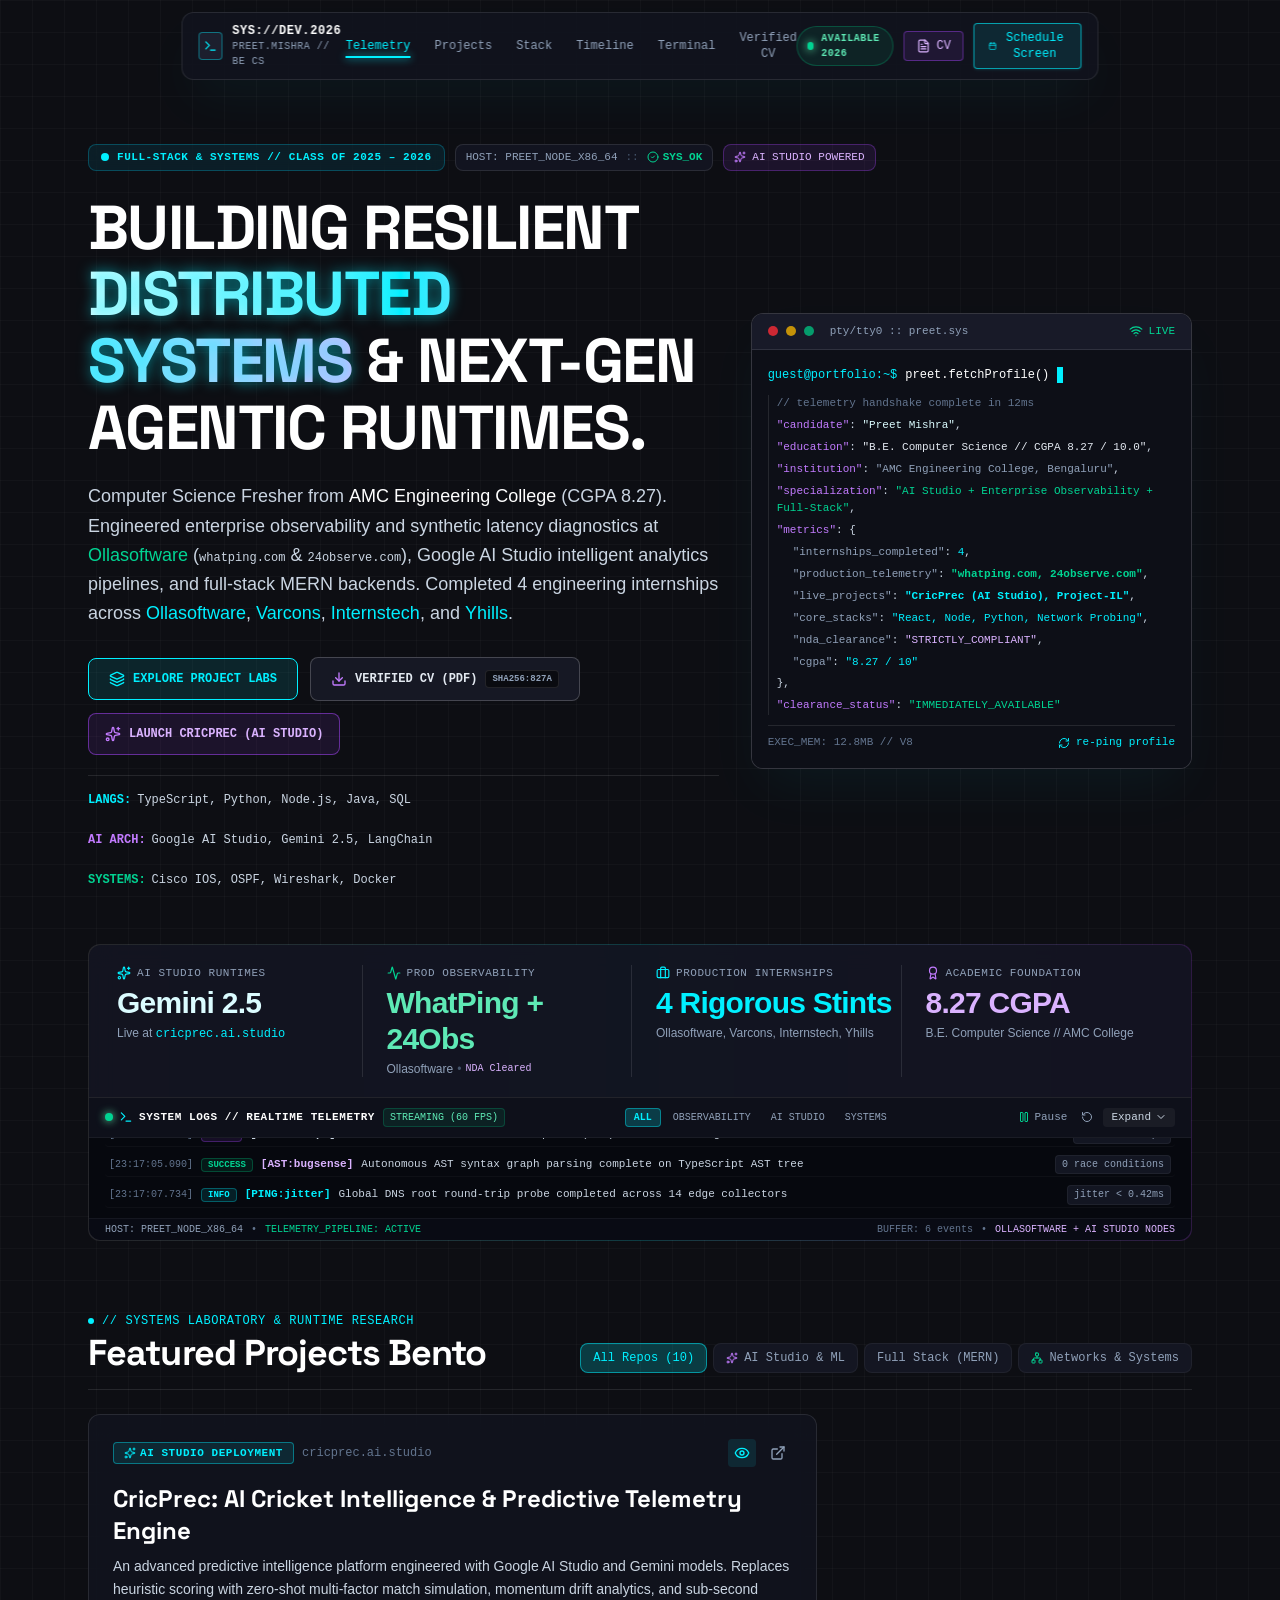
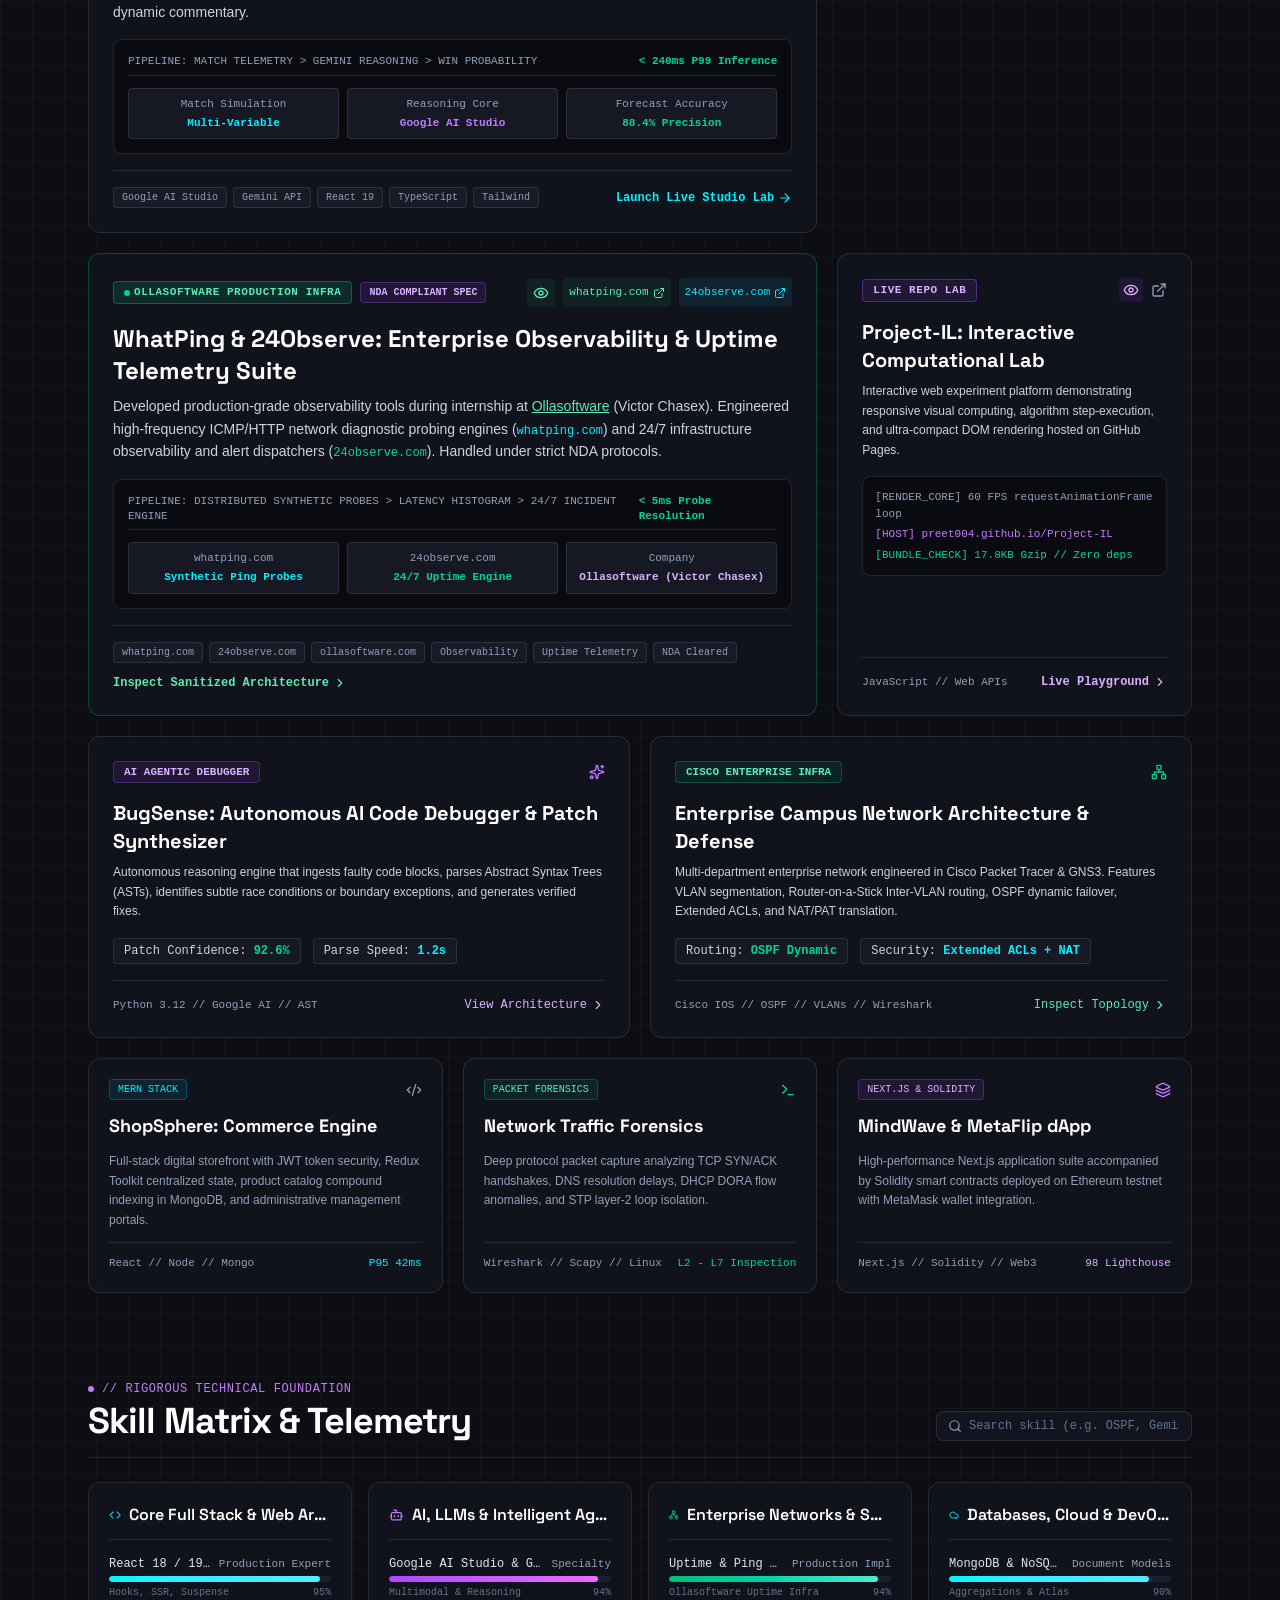
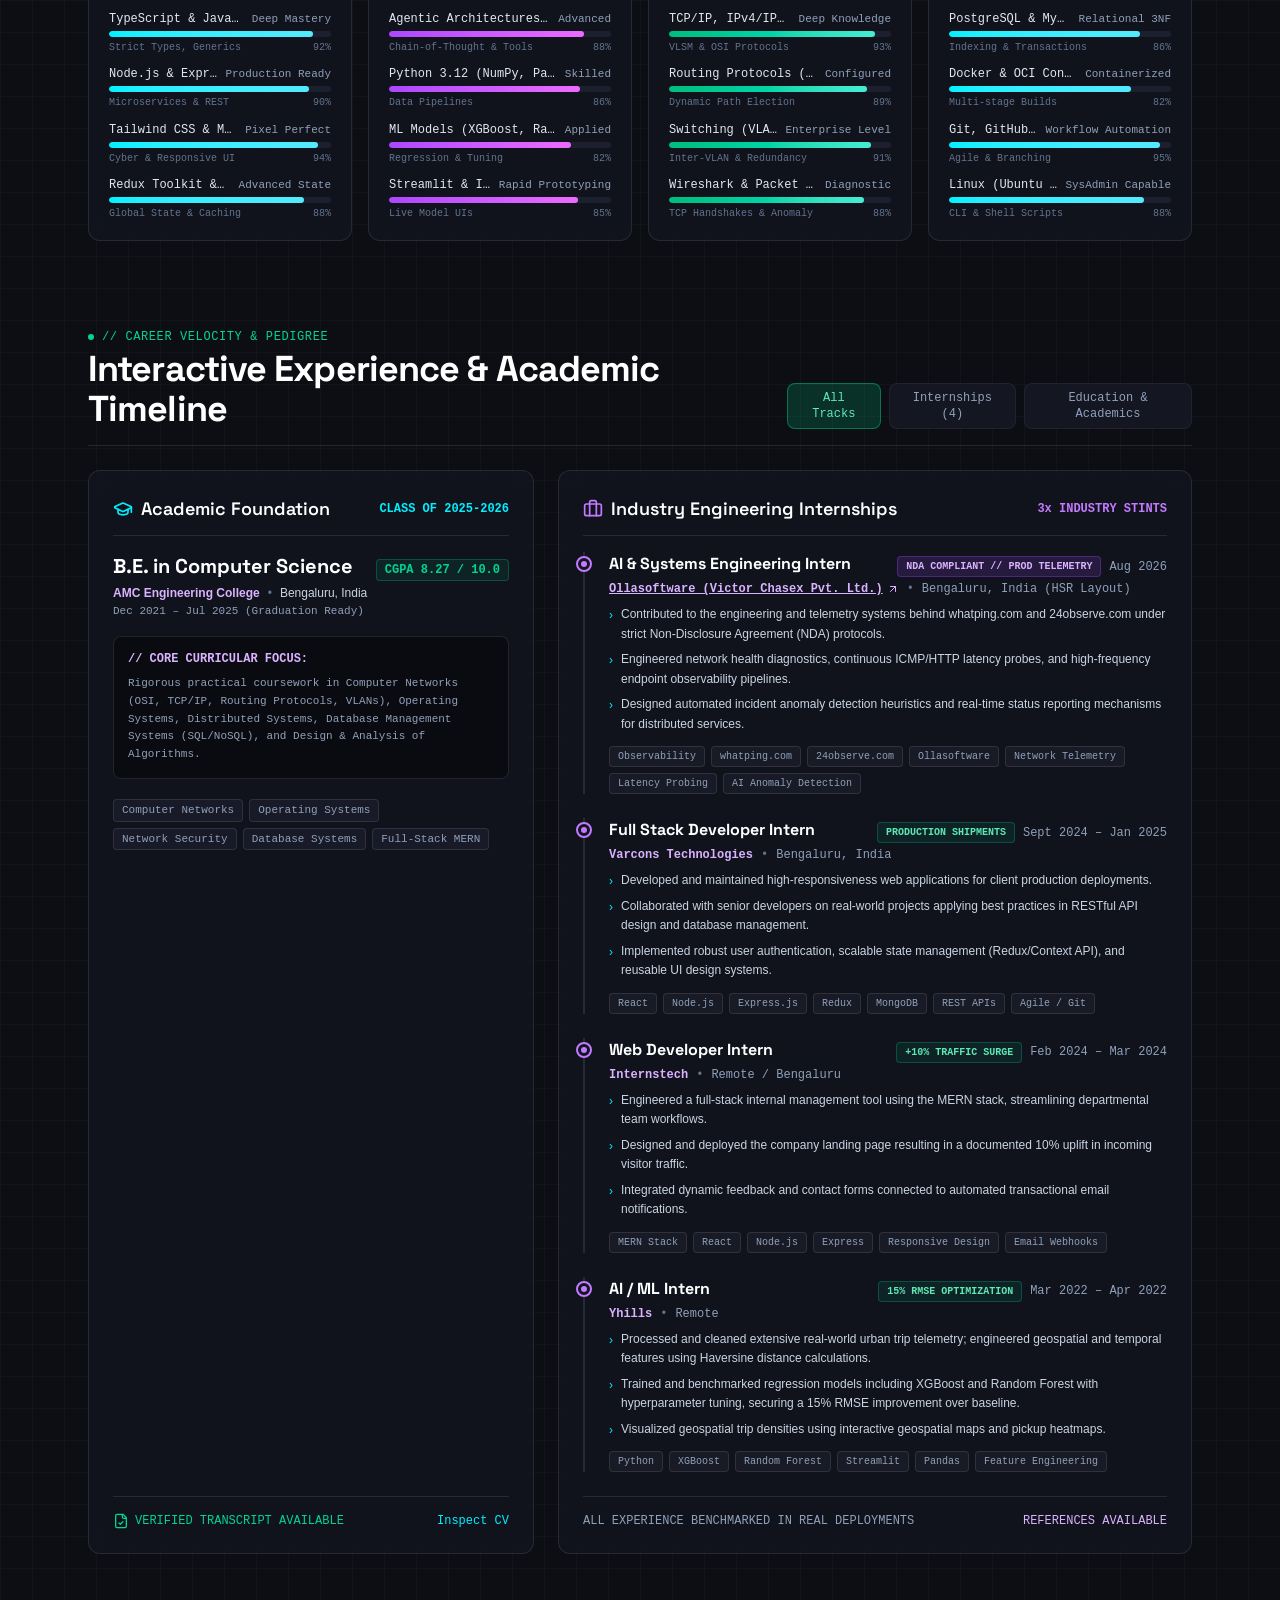
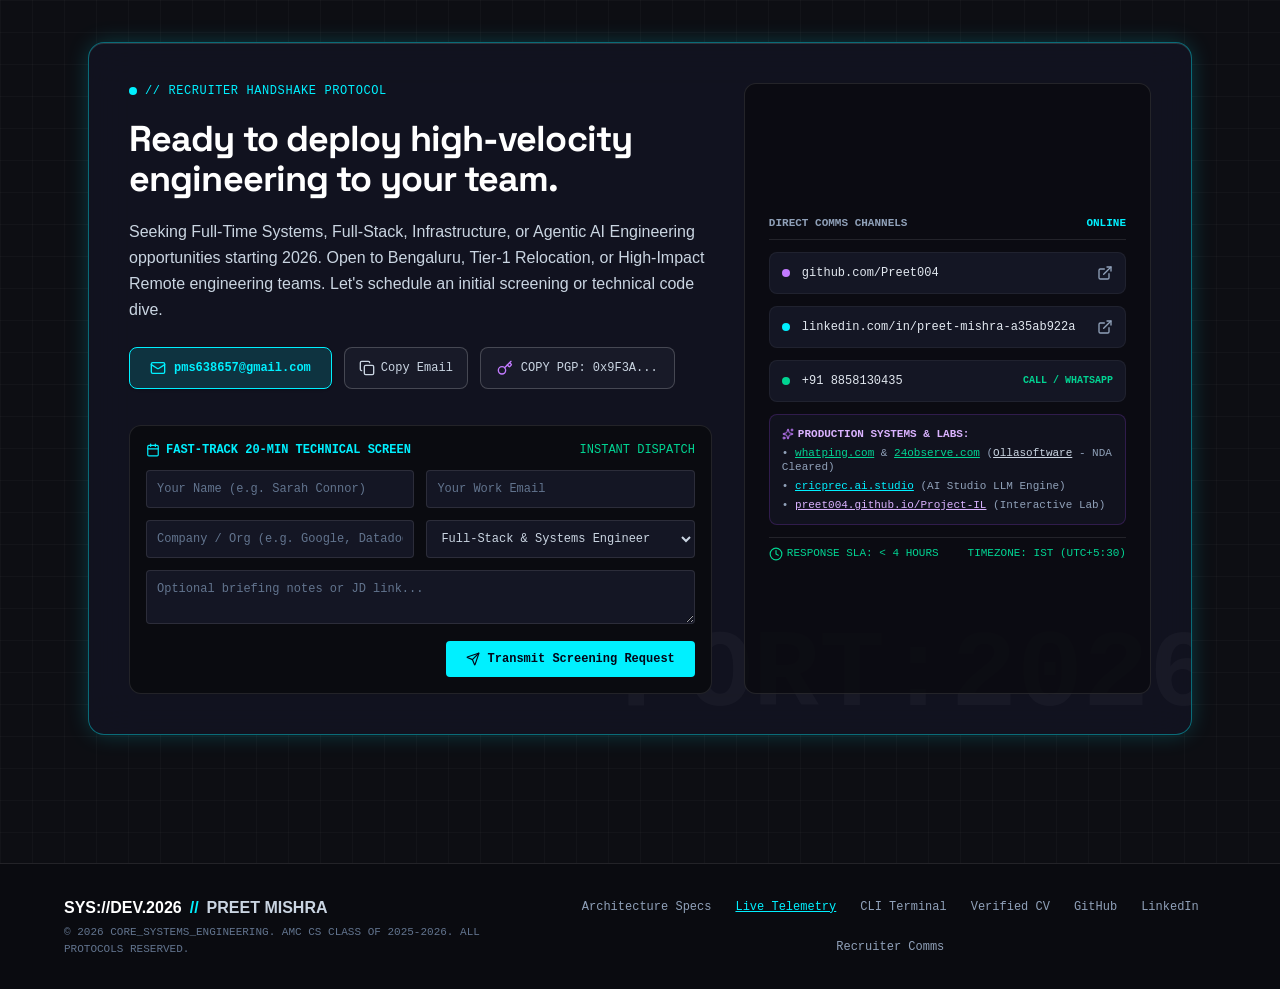
==== docs/index.html @ c8ca9b87 "build: configure relative base path for deployment Set base to './' in vite.config.ts to ensure prop" ====
<!doctype html>
<html lang="en" class="dark">
  <head>
    <meta charset="UTF-8" />
    <meta name="viewport" content="width=device-width, initial-scale=1.0" />
    <title>Preet Mishra // Systems, Full-Stack & AI Engineer (2026)</title>
    <meta name="description" content="Futuristic 2026 Tech Fresher Portfolio of Preet Mishra. Distributed systems, modern full stack, AI/ML models, and network engineering." />
    <meta property="og:title" content="Preet Mishra // Systems, Full-Stack & AI Engineer (2026)" />
    <meta property="og:description" content="Futuristic 2026 Tech Fresher Portfolio featuring live telemetry, interactive project bento, CLI terminal, and recruiter handshake protocol." />
    <meta property="og:type" content="website" />
    <meta name="twitter:card" content="summary_large_image" />
    <link rel="preconnect" href="https://fonts.googleapis.com" />
    <link rel="preconnect" href="https://fonts.gstatic.com" crossorigin />
    <link href="https://fonts.googleapis.com/css2?family=Geist:wght@300;400;500;600;700&family=JetBrains+Mono:ital,wght@0,300;0,400;0,500;0,600;0,700;1,400&family=Space+Grotesk:wght@400;500;600;700&display=swap" rel="stylesheet" />
    <script type="module" crossorigin src="./assets/index-CWJFYRUd.js"></script>
    <link rel="stylesheet" crossorigin href="./assets/index-DidD2DHJ.css">
  </head>
  <body class="bg-[#0a0b10] text-[#e3e1e9] font-sans antialiased min-h-screen selection:bg-[#00f0ff]/30 selection:text-[#dbfcff]">
    <div id="root"></div>
  </body>
</html>
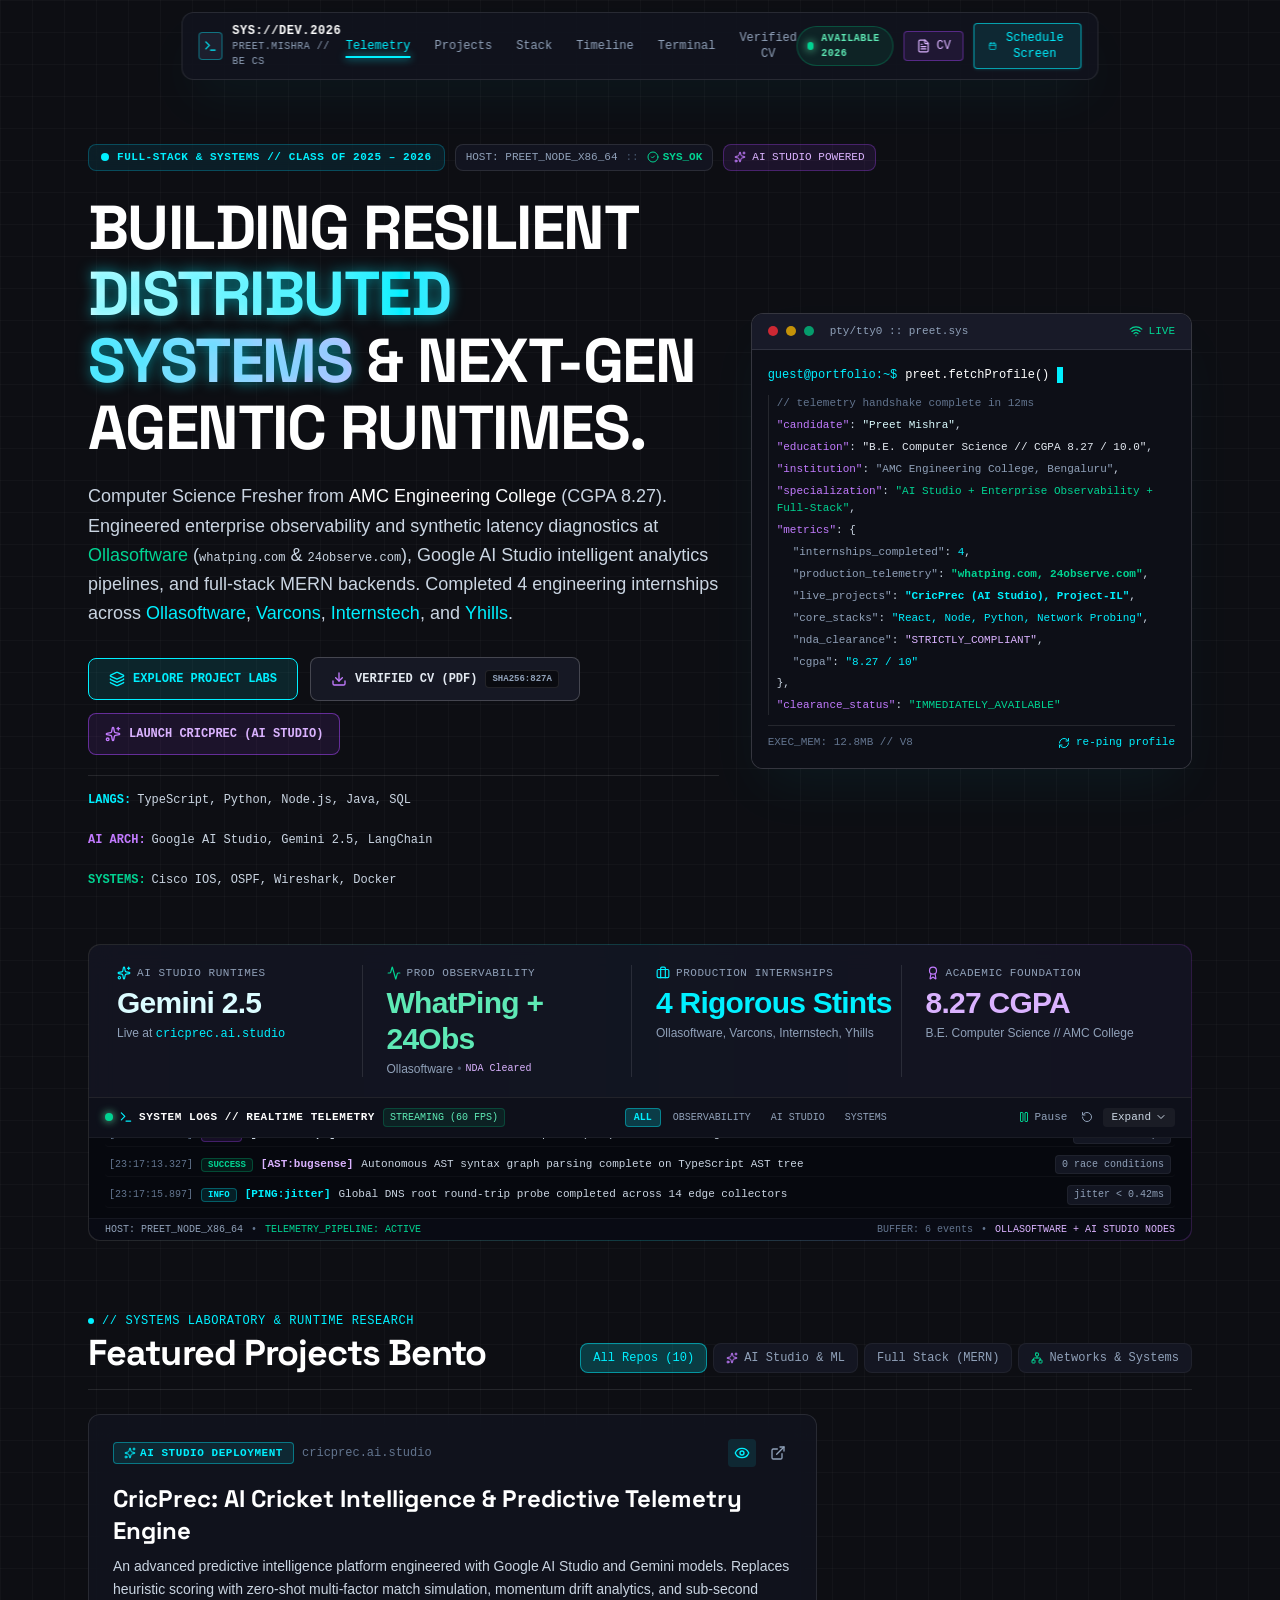
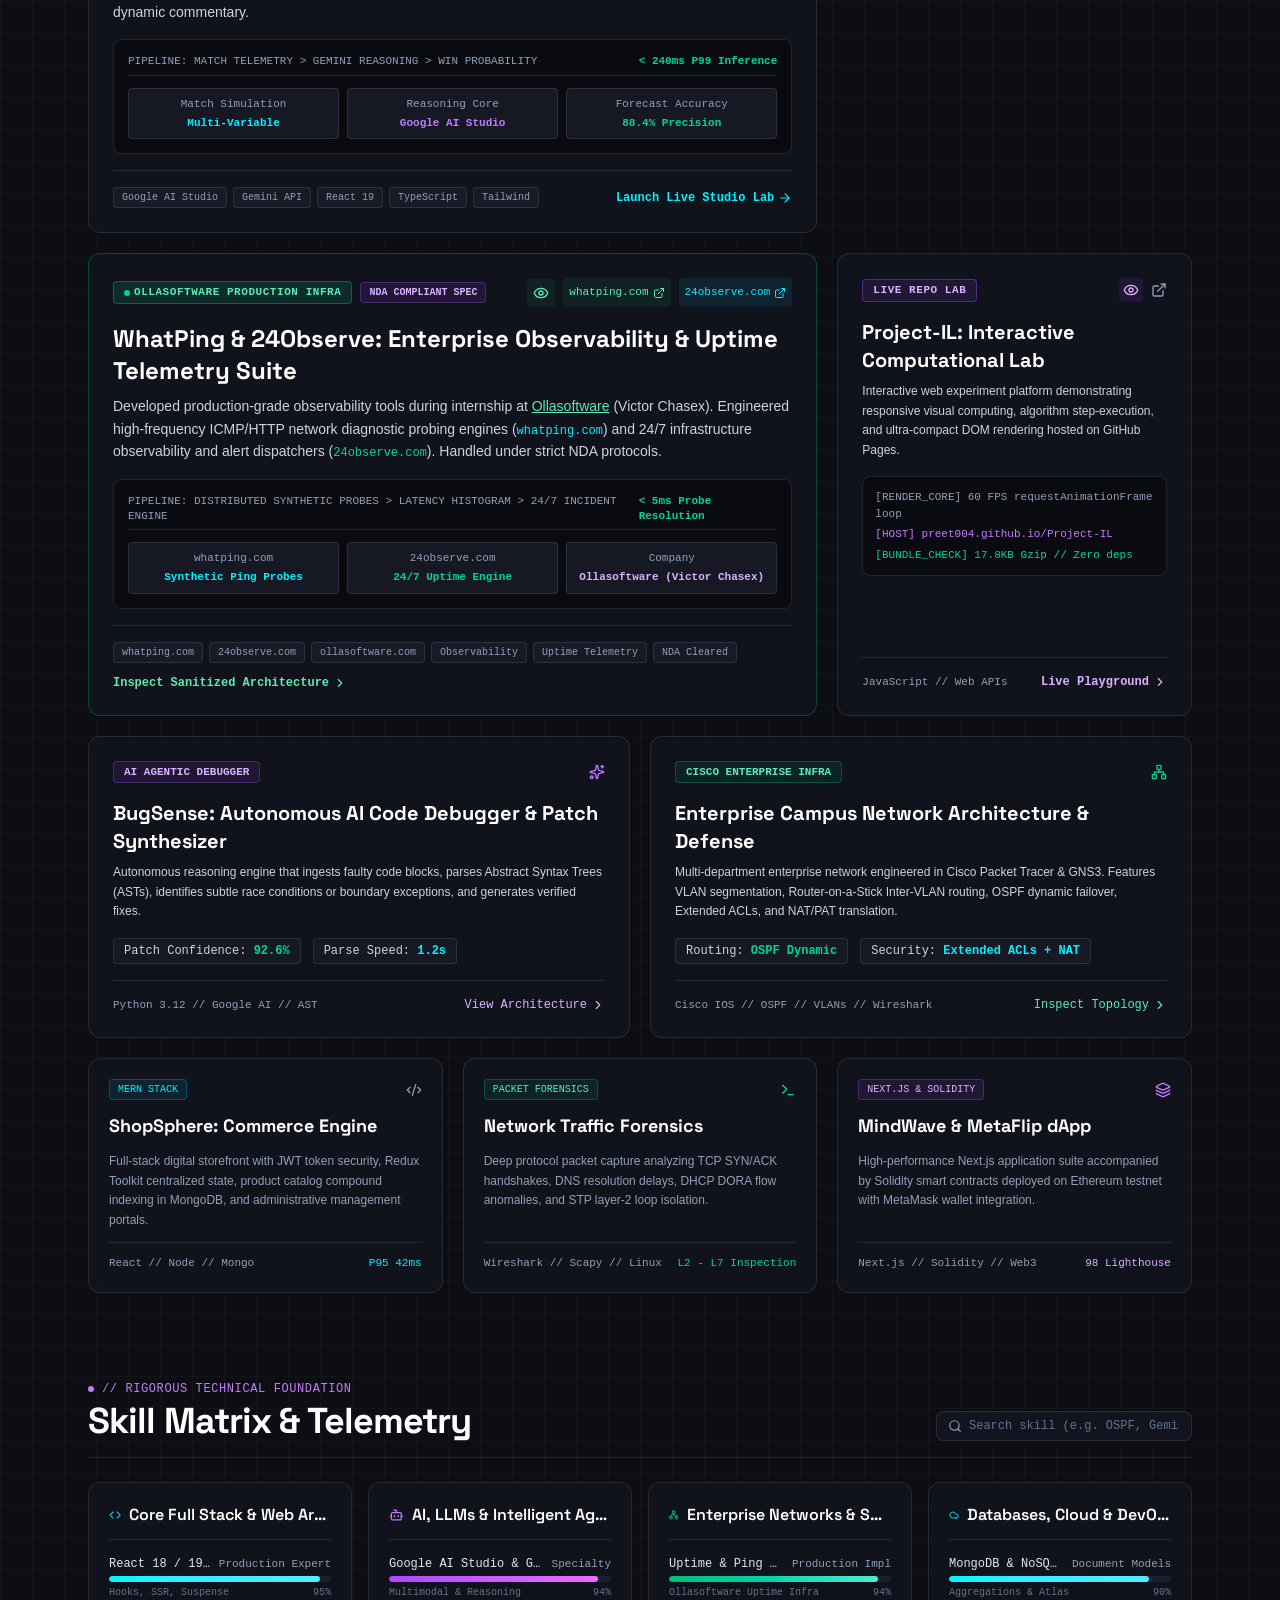
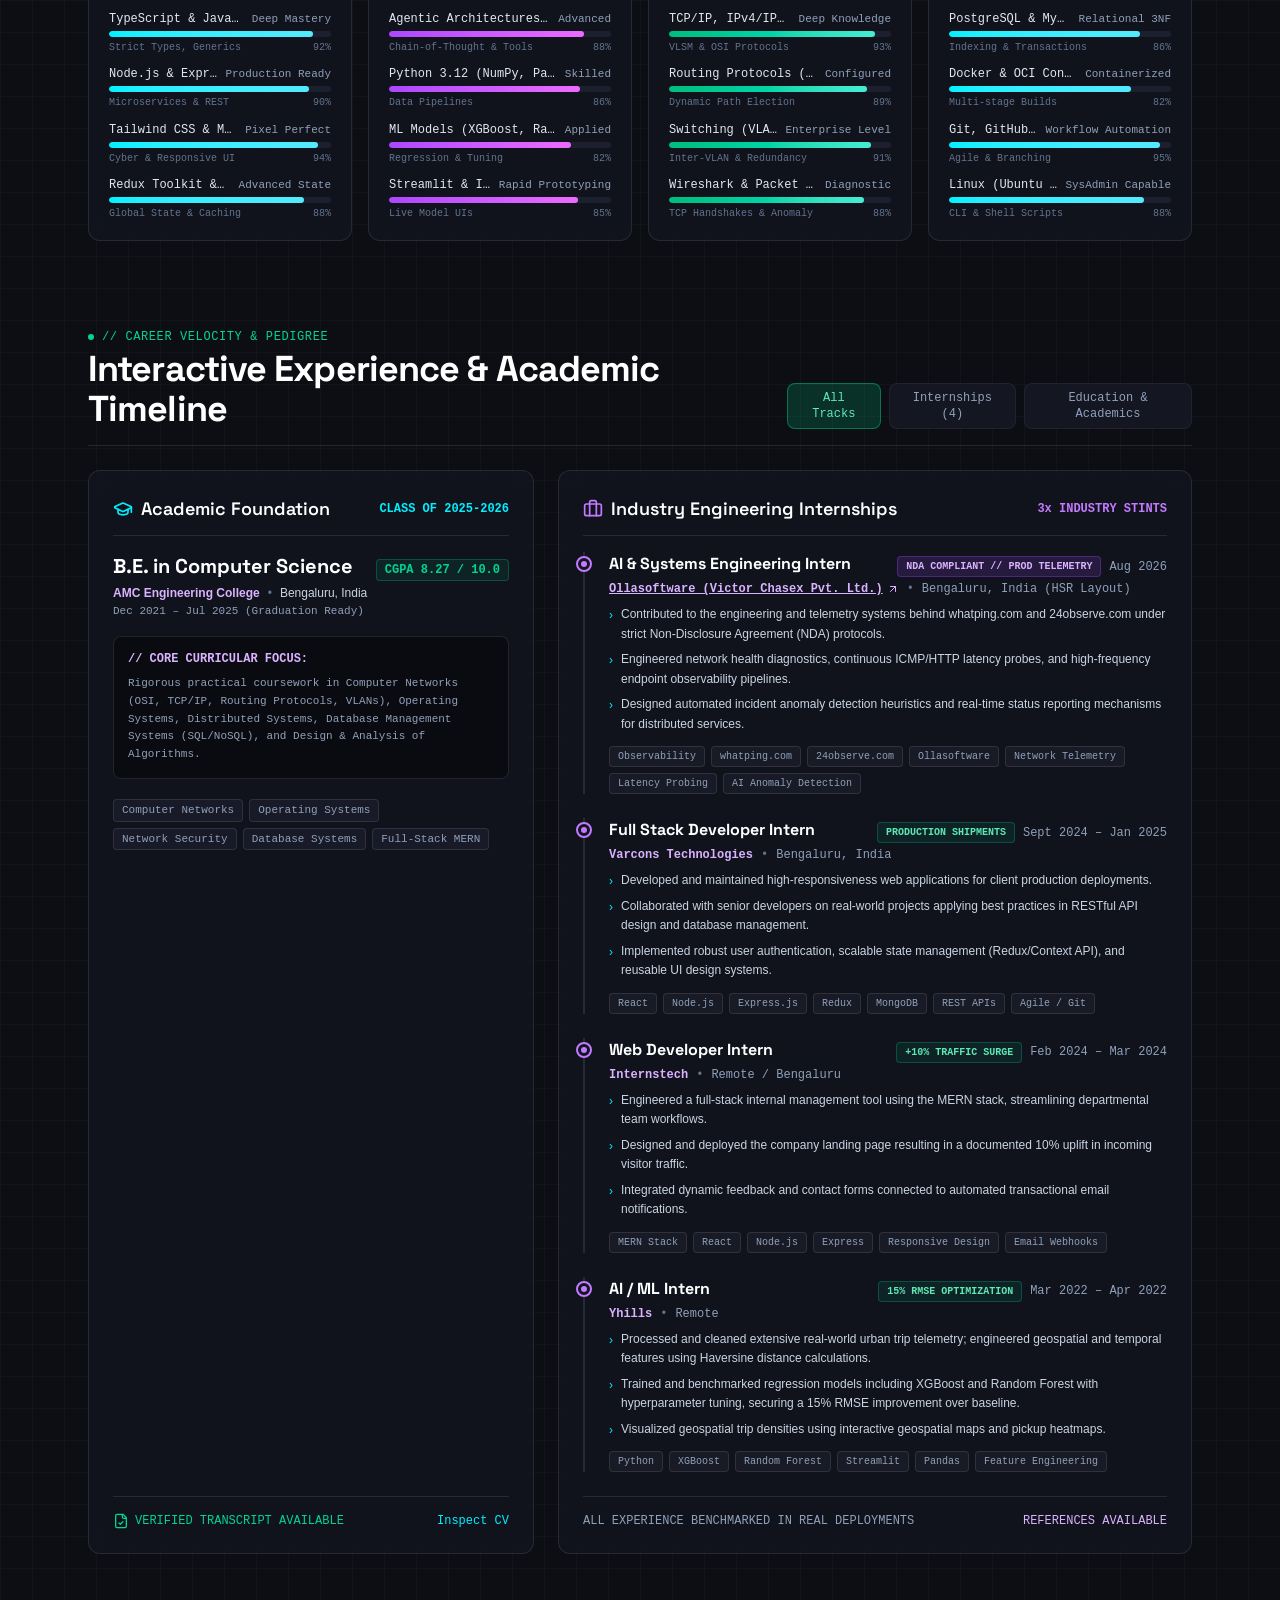
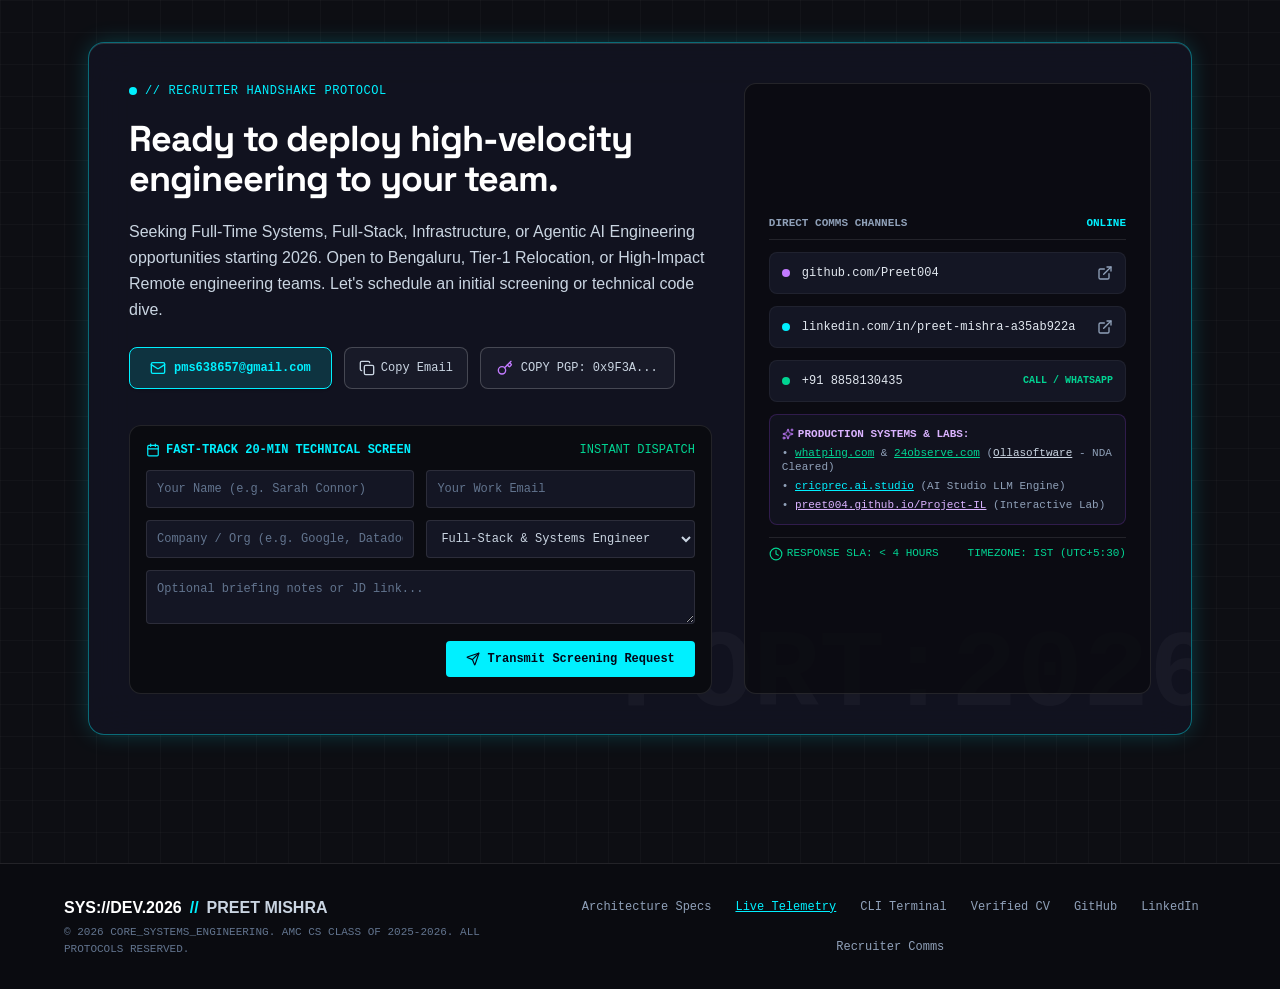
==== commit 7c16abe0: "build: initialize project dependencies and assets Initialize Bun lockfile, Tailwind CSS v4 assets, a" ====
--- a/docs/index.html
+++ b/docs/index.html
@@ -12,8 +12,8 @@
     <link rel="preconnect" href="https://fonts.googleapis.com" />
     <link rel="preconnect" href="https://fonts.gstatic.com" crossorigin />
     <link href="https://fonts.googleapis.com/css2?family=Geist:wght@300;400;500;600;700&family=JetBrains+Mono:ital,wght@0,300;0,400;0,500;0,600;0,700;1,400&family=Space+Grotesk:wght@400;500;600;700&display=swap" rel="stylesheet" />
-    <script type="module" crossorigin src="./assets/index-CWJFYRUd.js"></script>
-    <link rel="stylesheet" crossorigin href="./assets/index-DidD2DHJ.css">
+    <script type="module" crossorigin src="./assets/index-7pq9g4Ri.js"></script>
+    <link rel="stylesheet" crossorigin href="./assets/index-fyTTJKUp.css">
   </head>
   <body class="bg-[#0a0b10] text-[#e3e1e9] font-sans antialiased min-h-screen selection:bg-[#00f0ff]/30 selection:text-[#dbfcff]">
     <div id="root"></div>
